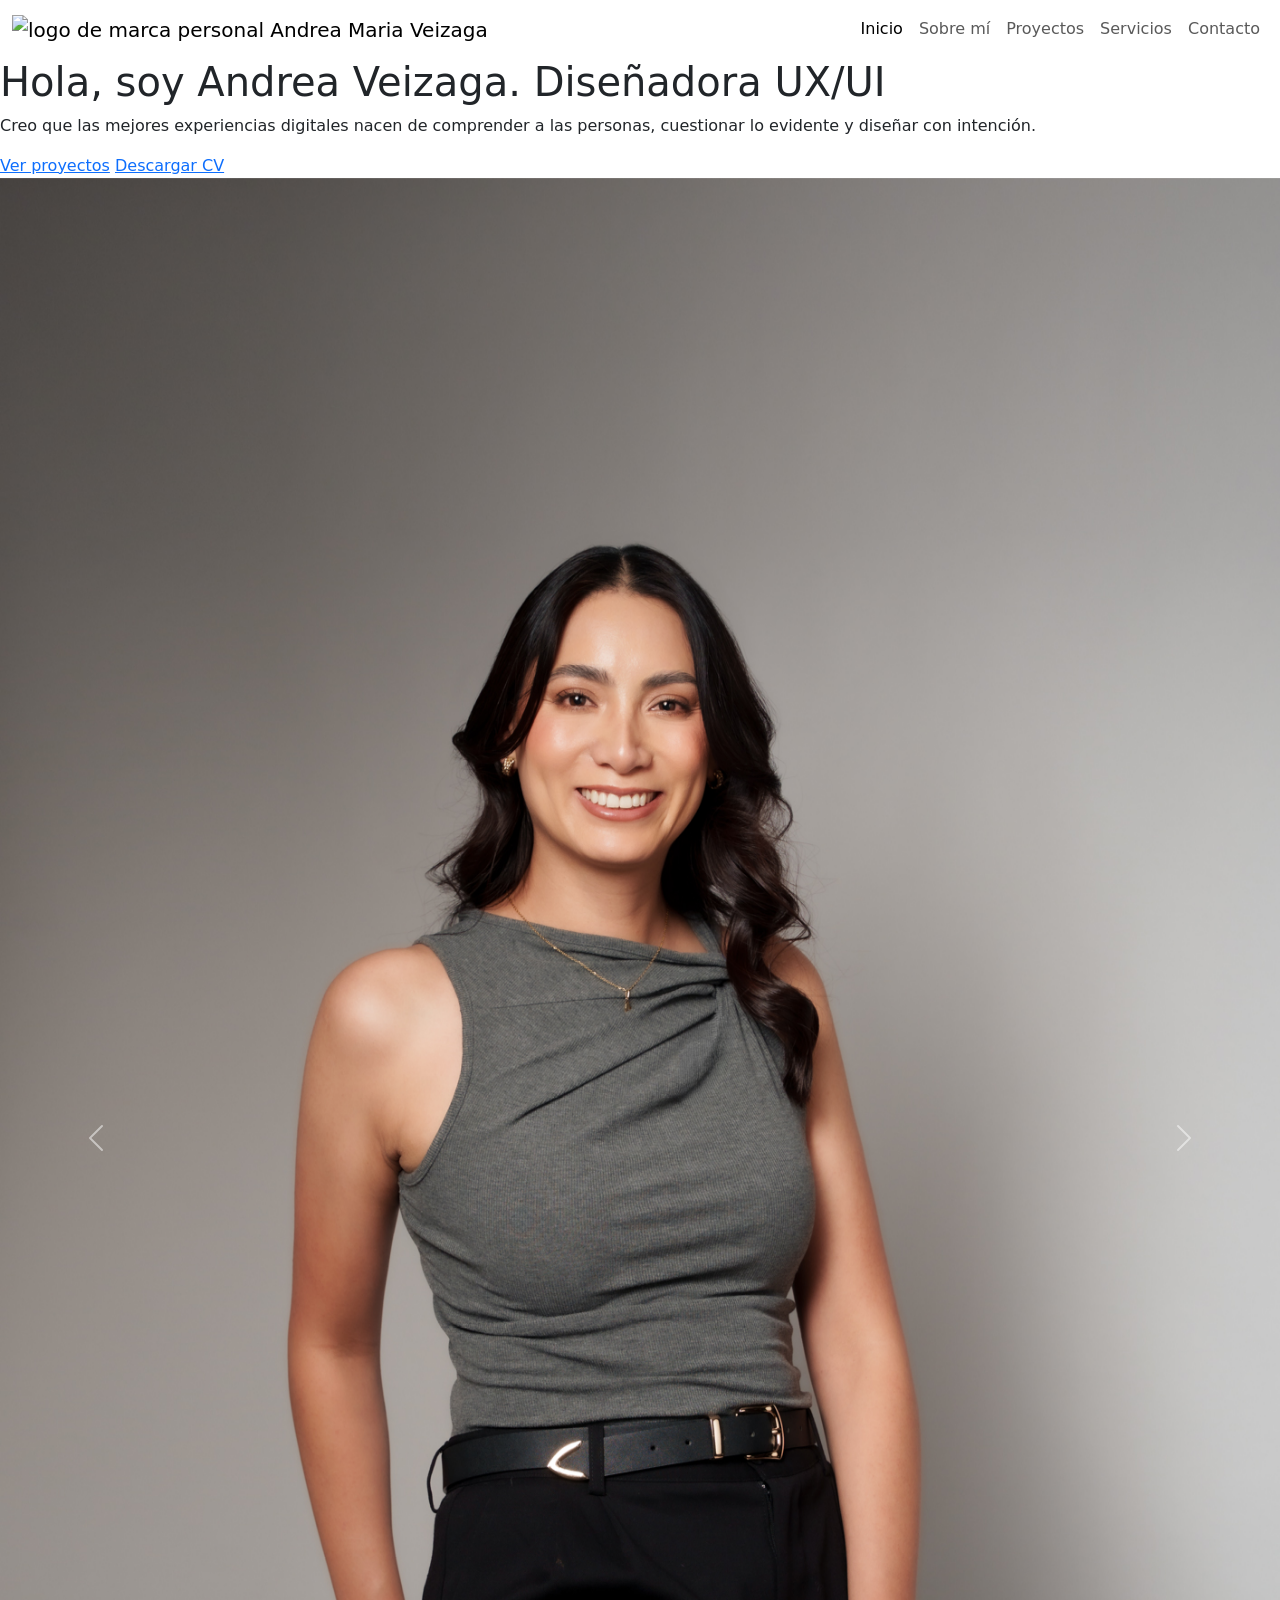
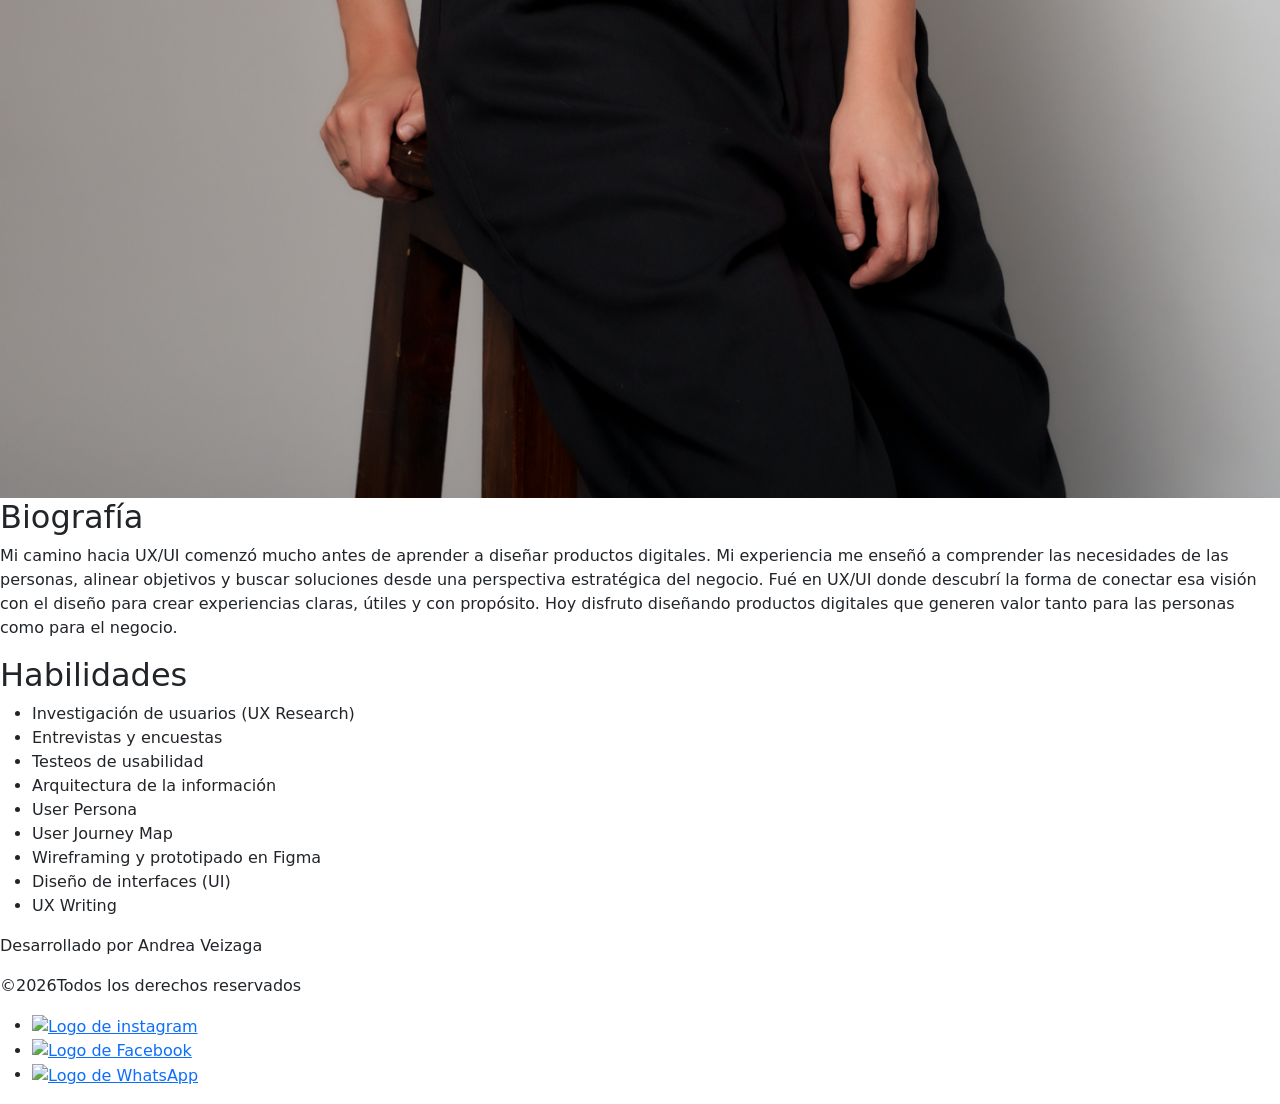
==== index.html @ 61334354 "se elimina carpeta en deshuso style" ====
<!DOCTYPE html>
<html lang="es">

<head>
  <meta charset="UTF-8">
  <meta name="viewport" content="width=device-width, initial-scale=1.0">
  <!-- bootstrap -->
  <link href="https://cdn.jsdelivr.net/npm/bootstrap@5.3.8/dist/css/bootstrap.min.css" rel="stylesheet"
    integrity="sha384-sRIl4kxILFvY47J16cr9ZwB07vP4J8+LH7qKQnuqkuIAvNWLzeN8tE5YBujZqJLB" crossorigin="anonymous">
  <!--  AOS Animate-->
  <link href="https://unpkg.com/aos@2.3.1/dist/aos.css" rel="stylesheet">
  <!-- Animated -->
  <link rel="stylesheet" href="https://cdnjs.cloudflare.com/ajax/libs/animate.css/4.1.1/animate.min.css" />
  <!-- CSS -->
  <link rel="stylesheet" href="./styles/styles.css">
  <!-- SEO -->
  <title>Andrea Veizaga | Diseñadora UX/UI</title>
  <link rel="shortcut icon" href="./archivos/favicon.png" type="image/x-icon">
  <meta name="description" content="Portfolio de Andrea Veizaga, diseñadora UX/UI. Conoce mis proyectos de investigación, UX Writing, diseño de interfaces y prototipado.">
  <meta name="author" content="Andrea Veizaga">
  <meta name="url" content="https://portfolio-andrea-veizaga.vercel.app/">
  <!-- opengrapgs -->
  <meta property="og:title" content="Andrea Veizaga | Diseñadora UX/UI">
  <meta property="og:description" content="Portfolio de Andrea Veizaga, diseñadora UX/UI. Conoce mis proyectos de investigación, UX Writing, diseño de interfaces y prototipado.">
  <meta property="og:type" content="website">
  <meta property="og:url" content="https://portfolio-andrea-veizaga.vercel.app/">
  <meta property="og:image" content="https://raw.githubusercontent.com/andreaveizagatapia-hub/Portfolio-Andrea-Veizaga/refs/heads/main/archivos/logo_princpal.png">
  <meta property="og:locale" content="es_BO">
  <!-- Keywords -->
   <meta name="keywords" content="Andrea Veizaga, diseñadora UX/UI, UX UI Bolivia, diseño UX, diseño UI, UX Research, UX Writing, portfolio UX/UI">
</head>

<body>
  <header>
    <nav class="navbar navbar-expand-lg">
      <div class="container-fluid">
        <a class="navbar-brand" href="#">
          <img class="logo" src="./archivos/logo_princpal.png" alt="logo de marca personal Andrea Maria Veizaga"
            title="logo de Andrea Veizaga">
        </a>
        <button class="navbar-toggler" type="button" data-bs-toggle="collapse" data-bs-target="#navbarNav"
          aria-controls="navbarNav" aria-expanded="false" aria-label="Abrir menú">
          <span class="navbar-toggler-icon"></span>
        </button>
        <div class="collapse navbar-collapse" id="navbarNav">
          <ul class="navbar-nav ms-auto">
            <li class="nav-item">
              <a class="nav-link active" href="#" aria-label="Inicio" title="Inicio">Inicio</a>
            </li>
            <li class="nav-item">
              <a class="nav-link" href="./pages/sobremi.html" aria-label="Sobre mí" title="Sobre mí">Sobre mí</a>
            </li>
            <li class="nav-item">
              <a class="nav-link" href="./pages/proyectos.html" aria-label="Proyectos" title="Proyectos">Proyectos</a>
            </li>
            <li class="nav-item">
              <a class="nav-link" href="./pages/servicios.html" aria-label="Servicios" title="Servicios">Servicios</a>
            </li>
            <li class="nav-item">
              <a class="nav-link" href="./pages/contacto.html" aria-label="Contacto" title="Contacto">Contacto</a>
            </li>
          </ul>
        </div>
      </div>
    </nav>
  </header>
  <main>
    <section class="hero">
      <div class="herotexto">
        <h1>Hola, soy Andrea Veizaga. Diseñadora UX/UI</h1>
        <p>Creo que las mejores experiencias digitales nacen de comprender a las personas, cuestionar lo evidente y
          diseñar con intención. </p>
        <nav>
          <a href="./pages/proyectos.html">Ver proyectos</a>
          <a href="./archivos/cv.pdf" download="">Descargar CV</a>
        </nav>
      </div>
      <!-- carrusel -->
      <div id="carouselExampleInterval" class="carousel slide fotohero" data-bs-ride="carousel">
        <div class="carousel-inner">
          <div class="carousel-item active" data-bs-interval="5000">
            <img src="./archivos/Fotos/fotoinicio.jpg" class="d-block w-100 fotoinicio"
              alt="fotografía de Andrea Veizaga de costado" title="Fotografía Andrea Veizaga">
          </div>
          <div class="carousel-item" data-bs-interval="5000">
            <img src="./archivos/Fotos/fotoinicio1.jpg" class="d-block w-100 fotoinicio"
              alt="fotografía de Andrea Veizaga sentada" title="Fotografía Andrea Veizaga"> 
          </div>
          <div class="carousel-item" data-bs-interval="5000">
            <img src="./archivos/Fotos/fotoinicio2.jpg" class="d-block w-100 fotoinicio"
              alt="fotografía de Andrea Veizaga con una computadora" title="Fotografía Andrea Veizaga">
          </div>
        </div>
        <button class="carousel-control-prev" type="button" data-bs-target="#carouselExampleInterval"
          data-bs-slide="prev">
          <span class="carousel-control-prev-icon" aria-hidden="true"></span>
          <span class="visually-hidden">Anterior</span>
        </button>
        <button class="carousel-control-next" type="button" data-bs-target="#carouselExampleInterval"
          data-bs-slide="next">
          <span class="carousel-control-next-icon" aria-hidden="true"></span>
          <span class="visually-hidden">Siguiente</span>
        </button>
      </div>
    </section>
    <section>
      <article class="biografia" data-aos="fade-up" data-aos-duration="2000">
        <h2>Biografía</h2>
        <p class="textobio">
          Mi camino hacia UX/UI comenzó mucho antes de aprender a diseñar productos digitales. Mi experiencia me enseñó
          a comprender las necesidades de las personas, alinear objetivos y buscar soluciones desde una perspectiva
          estratégica del negocio.
          Fué en UX/UI donde descubrí la forma de conectar esa visión con el diseño para crear experiencias claras,
          útiles y con propósito. Hoy disfruto diseñando productos digitales que generen valor tanto para las personas
          como para el negocio.
        </p>
      </article>
    </section>
    <section class="habilidades">
      <article>
        <h2>Habilidades</h2>
      </article>
      <article>
        <ul class="lista_habilidades">
          <li data-aos="fade-up" data-aos-anchor-placement="bottom-bottom">Investigación de usuarios (UX Research)</li>
          <li data-aos="fade-up" data-aos-anchor-placement="bottom-bottom">Entrevistas y encuestas</li>
          <li data-aos="fade-up" data-aos-anchor-placement="bottom-bottom"> Testeos de usabilidad</li>
          <li data-aos="fade-up" data-aos-anchor-placement="bottom-bottom">Arquitectura de la información</li>
          <li data-aos="fade-up" data-aos-anchor-placement="bottom-bottom">User Persona</li>
          <li data-aos="fade-up" data-aos-anchor-placement="bottom-bottom">User Journey Map</li>
          <li data-aos="fade-up" data-aos-anchor-placement="bottom-bottom">Wireframing y prototipado en Figma</li>
          <li data-aos="fade-up" data-aos-anchor-placement="bottom-bottom">Diseño de interfaces (UI)</li>
          <li data-aos="fade-up" data-aos-anchor-placement="bottom-bottom">UX Writing</li>
        </ul>
      </article>
    </section>
  </main>
  <footer>
    <p>Desarrollado por Andrea Veizaga</p>
    <p>&copy;<span id="year"></span>Todos los derechos reservados</p>
    <nav class="footernav">
      <ul class="rss">
        <li>
          <a href="https://www.instagram.com/andreamaria.vt/" target="_blank" title="Instagram" aria-label="Instagram">
            <img class="logo_rss" src="./archivos/logos/instagram.png" alt="Logo de instagram"
              title="logo de instagram">
          </a>
        </li>
        <li>
          <a href="https://www.facebook.com/andrea.veizagatapia" target="_blank" title="Facebook" aria-label="Facebook">
            <img class="logo_rss" src="./archivos/logos/facebook.png" alt="Logo de Facebook" title="logo de Facebook">
          </a>
        </li>
        <li>
          <a href="https://wa.me/+59176989090" target="_blank" title="WhatsApp" aria-label="WhatsApp">
            <img class="logo_ws" src="./archivos/logos/whatsapp.png" alt="Logo de WhatsApp" title="logo de WhatsApp">
          </a>
        </li>
      </ul>
    </nav>
  </footer>
  <script>
    document.getElementById('year').textContent = new Date().getFullYear();
  </script>
  <!-- Bootstrap -->
  <script src="https://cdn.jsdelivr.net/npm/bootstrap@5.3.8/dist/js/bootstrap.bundle.min.js"
    integrity="sha384-FKyoEForCGlyvwx9Hj09JcYn3nv7wiPVlz7YYwJrWVcXK/BmnVDxM+D2scQbITxI"
    crossorigin="anonymous"></script>
  <!-- AOS Animated -->
   <script src="https://unpkg.com/aos@2.3.1/dist/aos.js"></script>
   <script>
    AOS.init();
   </script>
</body>

</html>
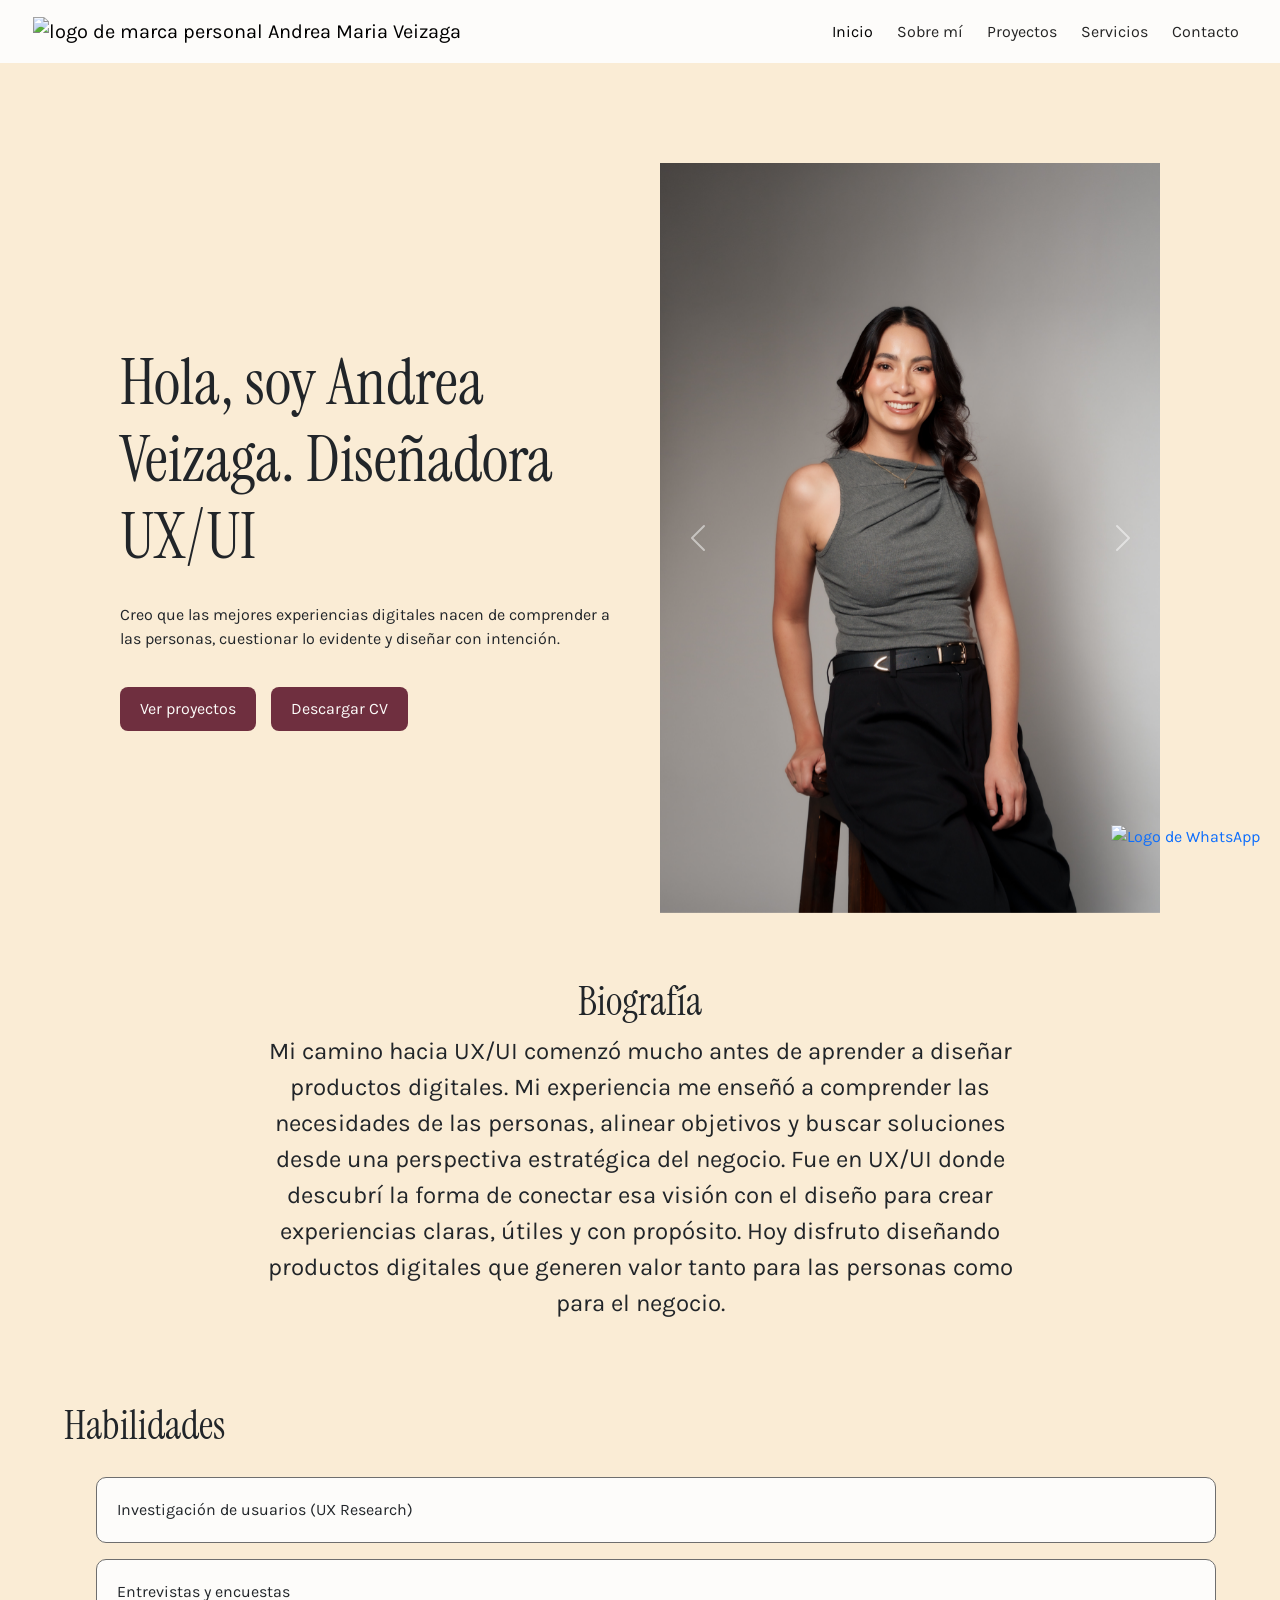
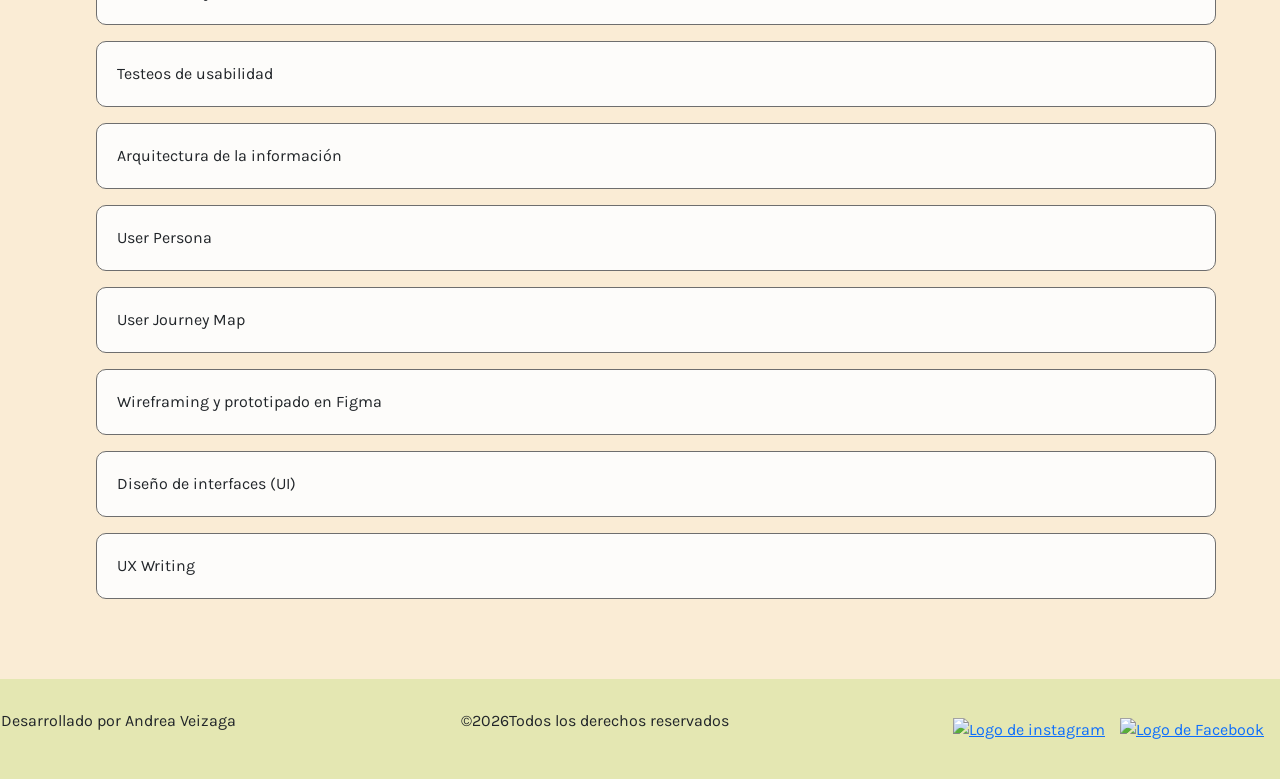
==== commit c5f15c7b: "correcciones" ====
--- a/index.html
+++ b/index.html
@@ -34,7 +34,7 @@
   <header>
     <nav class="navbar navbar-expand-lg">
       <div class="container-fluid">
-        <a class="navbar-brand" href="#">
+        <a class="navbar-brand" href="./index.html">
           <img class="logo" src="./archivos/logo_princpal.png" alt="logo de marca personal Andrea Maria Veizaga"
             title="logo de Andrea Veizaga">
         </a>
@@ -110,7 +110,7 @@
           Mi camino hacia UX/UI comenzó mucho antes de aprender a diseñar productos digitales. Mi experiencia me enseñó
           a comprender las necesidades de las personas, alinear objetivos y buscar soluciones desde una perspectiva
           estratégica del negocio.
-          Fué en UX/UI donde descubrí la forma de conectar esa visión con el diseño para crear experiencias claras,
+          Fue en UX/UI donde descubrí la forma de conectar esa visión con el diseño para crear experiencias claras,
           útiles y con propósito. Hoy disfruto diseñando productos digitales que generen valor tanto para las personas
           como para el negocio.
         </p>
--- a/styles/styles.css
+++ b/styles/styles.css
@@ -0,0 +1,688 @@
+@import url("https://fonts.googleapis.com/css2?family=Instrument+Serif:ital@0;1&family=Karla:ital,wght@0,200..800;1,200..800&display=swap");
+* {
+  margin: 0;
+  padding: 0;
+  box-sizing: border-box;
+}
+
+body {
+  background-color: #FAECD5;
+}
+
+footer {
+  background-color: #E4E7B2;
+}
+
+header {
+  background-color: #FDFCFA;
+}
+
+.servicios .lista_serv li, .mis_proyectos .un_proyecto, .mis_proyectos .un_proyecto .fotoproyecto, .sobre_mi .presentacion figure .fotosobremi, .hero .fotohero .fotoinicio {
+  width: 100%;
+  height: auto;
+}
+
+body {
+  font-family: "Karla", sans-serif;
+}
+body h1,
+body h2,
+body h3,
+body h4,
+body h5,
+body h6 {
+  font-family: "Instrument Serif", serif;
+}
+body h1 {
+  font-size: 3rem;
+  font-weight: 400;
+}
+@media (min-width: 1024px) {
+  body h1 {
+    font-size: 4rem;
+  }
+}
+body h2 {
+  font-size: 2.25rem;
+  font-weight: 400;
+}
+@media (min-width: 1024px) {
+  body h2 {
+    font-size: 2.5rem;
+  }
+}
+body h3 {
+  font-size: 1.75rem;
+  font-weight: 400;
+}
+body p {
+  font-size: 1rem;
+  font-weight: 400;
+}
+
+header {
+  position: sticky;
+  z-index: 1;
+  top: 0;
+  background-color: #FDFCFA;
+}
+header .navbar {
+  padding: 10px 20px;
+}
+header .logo {
+  width: 184px;
+  height: 36px;
+}
+header .navbar-nav {
+  gap: 8px;
+}
+header .nav-link {
+  font-family: "Karla", sans-serif;
+  text-decoration: none;
+  color: #242424;
+  padding: 5px 2px;
+  transition: 0.3s;
+}
+header .nav-link:hover, header .nav-link:focus, header .nav-link:active {
+  color: #6F2F3F;
+}
+@media (min-width: 1024px) {
+  header {
+    padding: 1px;
+    flex-direction: row;
+    justify-content: space-between;
+    gap: 0px;
+  }
+}
+header nav ul li {
+  list-style: none;
+}
+@media (min-width: 1024px) {
+  header nav ul {
+    gap: 15px;
+  }
+}
+
+footer {
+  padding: 20px;
+  display: flex;
+  flex-direction: column;
+  flex-wrap: nowrap;
+  justify-content: flex-start;
+  align-items: center;
+  gap: 15px;
+  background-color: #E4E7B2;
+}
+footer .footernav .rss {
+  display: flex;
+  gap: 15px;
+  padding: 0px;
+  margin: 0px;
+}
+footer .footernav .rss li {
+  list-style: none;
+}
+footer .footernav .rss li a .logo_rss {
+  height: 5vh;
+  width: auto;
+}
+footer .footernav .rss li a .logo_ws {
+  position: fixed;
+  bottom: 30px;
+  right: 20px;
+  height: 5vh;
+  width: auto;
+}
+@media (min-width: 1024px) {
+  footer {
+    padding: 1px;
+    height: 100px;
+    flex-direction: row;
+    justify-content: space-between;
+  }
+}
+
+.hero {
+  padding: 40px 24px;
+  display: grid;
+  grid-template-columns: 1fr;
+  grid-template-areas: "herotexto" "fotohero";
+  gap: 40px;
+}
+.hero .herotexto {
+  grid-area: herotexto;
+  display: flex;
+  flex-direction: column;
+  flex-wrap: nowrap;
+  justify-content: start;
+  align-items: stretch;
+  gap: 20px;
+}
+.hero .herotexto nav {
+  display: flex;
+  flex-direction: row;
+  flex-wrap: wrap;
+  justify-content: flex-start;
+  align-items: stretch;
+  gap: 15px;
+}
+.hero .herotexto nav a {
+  background-color: #6F2F3F;
+  color: #FDFCFA;
+  text-decoration: none;
+  padding: 10px 20px;
+  border-radius: 8px;
+  transition: 0.3s;
+}
+.hero .herotexto nav a:hover {
+  background-color: #FDFCFA;
+  color: #6F2F3F;
+}
+.hero .herotexto nav a:focus {
+  background-color: #E4E7B2;
+  color: #242424;
+}
+.hero .herotexto nav a:active {
+  background-color: #242424;
+  color: #FDFCFA;
+}
+.hero .fotohero {
+  grid-area: fotohero;
+  width: 100%;
+}
+@media (min-width: 1024px) {
+  .hero {
+    padding: 100px 120px 64px;
+    grid-template-columns: repeat(2, 1fr);
+    grid-template-areas: "herotexto fotohero";
+    gap: 40px;
+    align-items: center;
+  }
+}
+
+.biografia {
+  text-align: center;
+  padding-bottom: 40px;
+}
+@media (min-width: 1024px) {
+  .biografia {
+    padding-bottom: 64px;
+  }
+}
+.biografia .textobio {
+  margin-left: 0;
+  margin-right: 0;
+  font-size: 1rem;
+}
+@media (min-width: 1024px) {
+  .biografia .textobio {
+    margin-left: 250px;
+    margin-right: 250px;
+    font-size: 1.5rem;
+  }
+}
+
+.habilidades {
+  margin-left: 24px;
+  margin-right: 24px;
+  margin-bottom: 64px;
+  display: flex;
+  flex-direction: column;
+  flex-wrap: nowrap;
+  justify-content: start;
+  align-items: stretch;
+  gap: 20px;
+}
+@media (min-width: 1024px) {
+  .habilidades {
+    margin-left: 64px;
+    margin-right: 0px;
+  }
+}
+.habilidades .lista_habilidades {
+  display: flex;
+  flex-direction: column;
+  flex-wrap: nowrap;
+  justify-content: start;
+  align-items: stretch;
+  gap: 16px;
+  list-style: none;
+}
+.habilidades .lista_habilidades li {
+  background-color: #FDFCFA;
+  border: 1px solid #6E6E6E;
+  border-radius: 10px;
+  padding: 20px 20px;
+  margin-right: 0px;
+}
+@media (min-width: 1024px) {
+  .habilidades .lista_habilidades {
+    margin-right: 64px;
+  }
+}
+
+.sobre_mi {
+  display: grid;
+  grid-template-columns: 1fr;
+  gap: 40px;
+  margin: 32px 20px;
+}
+@media (min-width: 1024px) {
+  .sobre_mi {
+    grid-template-columns: repeat(2, 1fr);
+    gap: 64px;
+    margin: 64px;
+  }
+}
+.sobre_mi .presentacion {
+  display: flex;
+  flex-direction: column;
+  flex-wrap: nowrap;
+  justify-content: start;
+  align-items: stretch;
+  gap: 20px;
+}
+@media (min-width: 1024px) {
+  .sobre_mi .presentacion figure .fotosobremi {
+    width: 629px;
+    height: 944px;
+  }
+}
+.sobre_mi .informacion {
+  padding-left: 0px;
+  margin: 0px;
+  display: flex;
+  flex-direction: column;
+  flex-wrap: nowrap;
+  justify-content: start;
+  align-items: stretch;
+  gap: 40px;
+}
+@media (min-width: 1024px) {
+  .sobre_mi .informacion {
+    padding: 90px 200px 0px 0px;
+    gap: 64px;
+  }
+}
+.sobre_mi .informacion ul {
+  padding-left: 0px;
+  display: flex;
+  flex-direction: column;
+  flex-wrap: nowrap;
+  justify-content: start;
+  align-items: stretch;
+  gap: 40px;
+}
+@media (min-width: 1024px) {
+  .sobre_mi .informacion ul {
+    gap: 64px;
+  }
+}
+.sobre_mi .informacion ul li {
+  list-style: none;
+}
+
+.formacion {
+  margin: 64px 20px;
+  display: flex;
+  flex-direction: column;
+  flex-wrap: nowrap;
+  justify-content: start;
+  align-items: stretch;
+  gap: 32px;
+}
+@media (min-width: 1024px) {
+  .formacion {
+    margin: 64px;
+    display: flex;
+    flex-direction: row;
+    flex-wrap: nowrap;
+    justify-content: start;
+    align-items: stretch;
+    gap: 150px;
+  }
+}
+.formacion .lista_formacion {
+  list-style: none;
+  display: flex;
+  flex-direction: column;
+  flex-wrap: nowrap;
+  justify-content: start;
+  align-items: stretch;
+  gap: 32px;
+}
+.formacion .lista_formacion li {
+  border-bottom: 1px solid #6E6E6E;
+}
+
+.experiencia {
+  margin: 64px 20px;
+  display: flex;
+  flex-direction: column;
+  flex-wrap: nowrap;
+  justify-content: start;
+  align-items: stretch;
+  gap: 32px;
+}
+@media (min-width: 1024px) {
+  .experiencia {
+    margin: 96px 64px 64px 64px;
+    display: flex;
+    flex-direction: row;
+    flex-wrap: nowrap;
+    justify-content: start;
+    align-items: stretch;
+    gap: 150px;
+  }
+}
+.experiencia .lista_experiencia {
+  list-style: none;
+  display: flex;
+  flex-direction: column;
+  flex-wrap: nowrap;
+  justify-content: start;
+  align-items: stretch;
+  gap: 32px;
+}
+.experiencia .lista_experiencia li {
+  border-bottom: 1px solid #6E6E6E;
+  padding-bottom: 20px;
+}
+
+.herramientas {
+  margin: 64px 20px;
+}
+@media (min-width: 1024px) {
+  .herramientas {
+    margin: 64px;
+  }
+}
+.herramientas .lista_herramientas {
+  list-style: none;
+  margin-top: 32px;
+  display: grid;
+  grid-template-columns: repeat(2, 1fr);
+  gap: 20px;
+}
+.herramientas .lista_herramientas li {
+  background-color: #FDFCFA;
+  border: 1px solid #6E6E6E;
+  border-radius: 10px;
+  width: 100%;
+  height: 70px;
+  display: flex;
+  flex-direction: row;
+  flex-wrap: nowrap;
+  justify-content: center;
+  align-items: center;
+  gap: 0px;
+}
+@media (min-width: 1024px) {
+  .herramientas .lista_herramientas {
+    margin-top: 64px;
+    grid-template-columns: repeat(4, 1fr);
+    gap: 40px;
+  }
+}
+
+.mis_podcast {
+  margin: 64px 20px;
+}
+@media (min-width: 1024px) {
+  .mis_podcast {
+    margin: 64px;
+  }
+}
+
+.proyectos {
+  margin: 32px 20px;
+}
+@media (min-width: 1024px) {
+  .proyectos {
+    margin: 64px;
+  }
+}
+.proyectos .texto_proyectos {
+  padding-right: 0px;
+}
+@media (min-width: 1024px) {
+  .proyectos .texto_proyectos {
+    padding-right: 600px;
+  }
+}
+
+.mis_proyectos {
+  margin: 32px 20px;
+  display: grid;
+  grid-template-columns: 1fr;
+  gap: 20px;
+}
+@media (min-width: 1024px) {
+  .mis_proyectos {
+    margin: 64px;
+    grid-template-columns: repeat(2, 1fr);
+  }
+}
+.mis_proyectos .un_proyecto {
+  border-radius: 20px;
+  background-color: #FDFCFA;
+  text-decoration: none;
+  color: #242424;
+  transition: 0.3s;
+}
+.mis_proyectos .un_proyecto:hover {
+  background-color: #E4E7B2;
+}
+.mis_proyectos .un_proyecto:focus {
+  background-color: #E4E7B2;
+}
+.mis_proyectos .un_proyecto:active {
+  background-color: #6F2F3F;
+  color: #FDFCFA;
+}
+.mis_proyectos .un_proyecto .fotoproyecto {
+  border-radius: 20px;
+}
+.mis_proyectos .un_proyecto .titulo_proy {
+  padding: 0px 20px 20px 20px;
+}
+
+.titulo_serv {
+  margin: 40px 20px;
+  padding-right: 0px;
+}
+@media (min-width: 1024px) {
+  .titulo_serv {
+    margin: 64px;
+    padding-right: 700px;
+  }
+}
+
+.servicios {
+  margin: 40px 20px;
+}
+@media (min-width: 1024px) {
+  .servicios {
+    margin: 64px;
+  }
+}
+.servicios .h2_serv {
+  text-align: center;
+  margin-bottom: 40px;
+}
+@media (min-width: 1024px) {
+  .servicios .h2_serv {
+    margin-bottom: 64px;
+  }
+}
+.servicios .lista_serv {
+  list-style: none;
+  padding: 0px;
+  display: flex;
+  flex-direction: row;
+  flex-wrap: wrap;
+  justify-content: center;
+  align-items: stretch;
+  gap: 20px;
+}
+@media (min-width: 1024px) {
+  .servicios .lista_serv {
+    gap: 40px;
+  }
+}
+.servicios .lista_serv li {
+  text-align: center;
+  min-height: 220px;
+  padding: 30px 20px;
+  background-color: #FDFCFA;
+  border: #6E6E6E solid 1px;
+  border-radius: 10px;
+}
+@media (min-width: 1024px) {
+  .servicios .lista_serv li {
+    width: 480px;
+    height: 250px;
+    padding: 30px;
+  }
+}
+
+.icono-servicio {
+  font-size: 2rem;
+  margin-bottom: 15px;
+}
+
+.proceso {
+  margin: 40px 20px;
+}
+@media (min-width: 1024px) {
+  .proceso {
+    margin: 64px;
+  }
+}
+.proceso .carousel-caption {
+  color: #242424;
+}
+
+.contacto {
+  display: grid;
+  grid-template-columns: 1fr;
+  gap: 40px;
+  margin: 32px 20px;
+}
+@media (min-width: 1024px) {
+  .contacto {
+    grid-template-columns: repeat(2, 1fr);
+    gap: 64px;
+    margin: 64px;
+  }
+}
+.contacto .info_contacto {
+  padding-right: 0px;
+}
+.contacto .info_contacto ul {
+  padding: 20px 0px;
+  list-style: none;
+}
+@media (min-width: 1024px) {
+  .contacto .info_contacto ul {
+    padding: 20px 20px 20px 0px;
+  }
+}
+.contacto .info_contacto .logo_rss {
+  height: 5vh;
+  width: auto;
+}
+.contacto .datos {
+  display: flex;
+  flex-direction: column;
+  flex-wrap: nowrap;
+  justify-content: start;
+  align-items: stretch;
+  gap: 10px;
+}
+.contacto .datos li {
+  margin: 0px;
+  padding: 12px 0px;
+}
+@media (min-width: 1024px) {
+  .contacto .datos li {
+    margin: 0px 0px 20px 0px;
+    padding: 12px;
+  }
+}
+@media (min-width: 1024px) {
+  .contacto .datos {
+    gap: 0px;
+  }
+}
+.contacto .formulario {
+  width: 100%;
+  padding: 24px;
+  background-color: #E4E7B2;
+  border-radius: 20px;
+}
+@media (min-width: 1024px) {
+  .contacto .formulario {
+    padding: 30px;
+  }
+}
+.contacto .formulario .fila_form {
+  display: flex;
+  flex-direction: column;
+  flex-wrap: nowrap;
+  justify-content: start;
+  align-items: stretch;
+  gap: 20px;
+}
+.contacto .formulario .fila_form div {
+  width: 100%;
+}
+@media (min-width: 1024px) {
+  .contacto .formulario .fila_form {
+    flex-direction: row;
+    gap: 20px;
+  }
+  .contacto .formulario .fila_form div {
+    width: 50%;
+  }
+}
+.contacto .formulario div {
+  margin-bottom: 10px;
+}
+.contacto .formulario div label {
+  display: block;
+  font-size: 14px;
+  margin-bottom: 8px;
+}
+.contacto .formulario div .campo_form {
+  width: 100%;
+}
+.contacto .formulario div .boton_formulario {
+  background-color: #6F2F3F;
+  color: #FDFCFA;
+  border: 2px solid #6F2F3F;
+  padding: 10px 20px;
+  border-radius: 8px;
+  transition: 0.3s;
+}
+.contacto .formulario div .boton_formulario:hover {
+  background-color: #FDFCFA;
+  color: #6F2F3F;
+}
+.contacto .formulario div .boton_formulario:focus {
+  background-color: #E4E7B2;
+  color: #242424;
+}
+.contacto .formulario div .boton_formulario:active {
+  background-color: #242424;
+  color: #FDFCFA;
+}
+.contacto .formulario div:last-child {
+  display: flex;
+  gap: 15px;
+}
+.contacto .formulario textarea {
+  height: 280px;
+}
+
+/*# sourceMappingURL=styles.css.map */
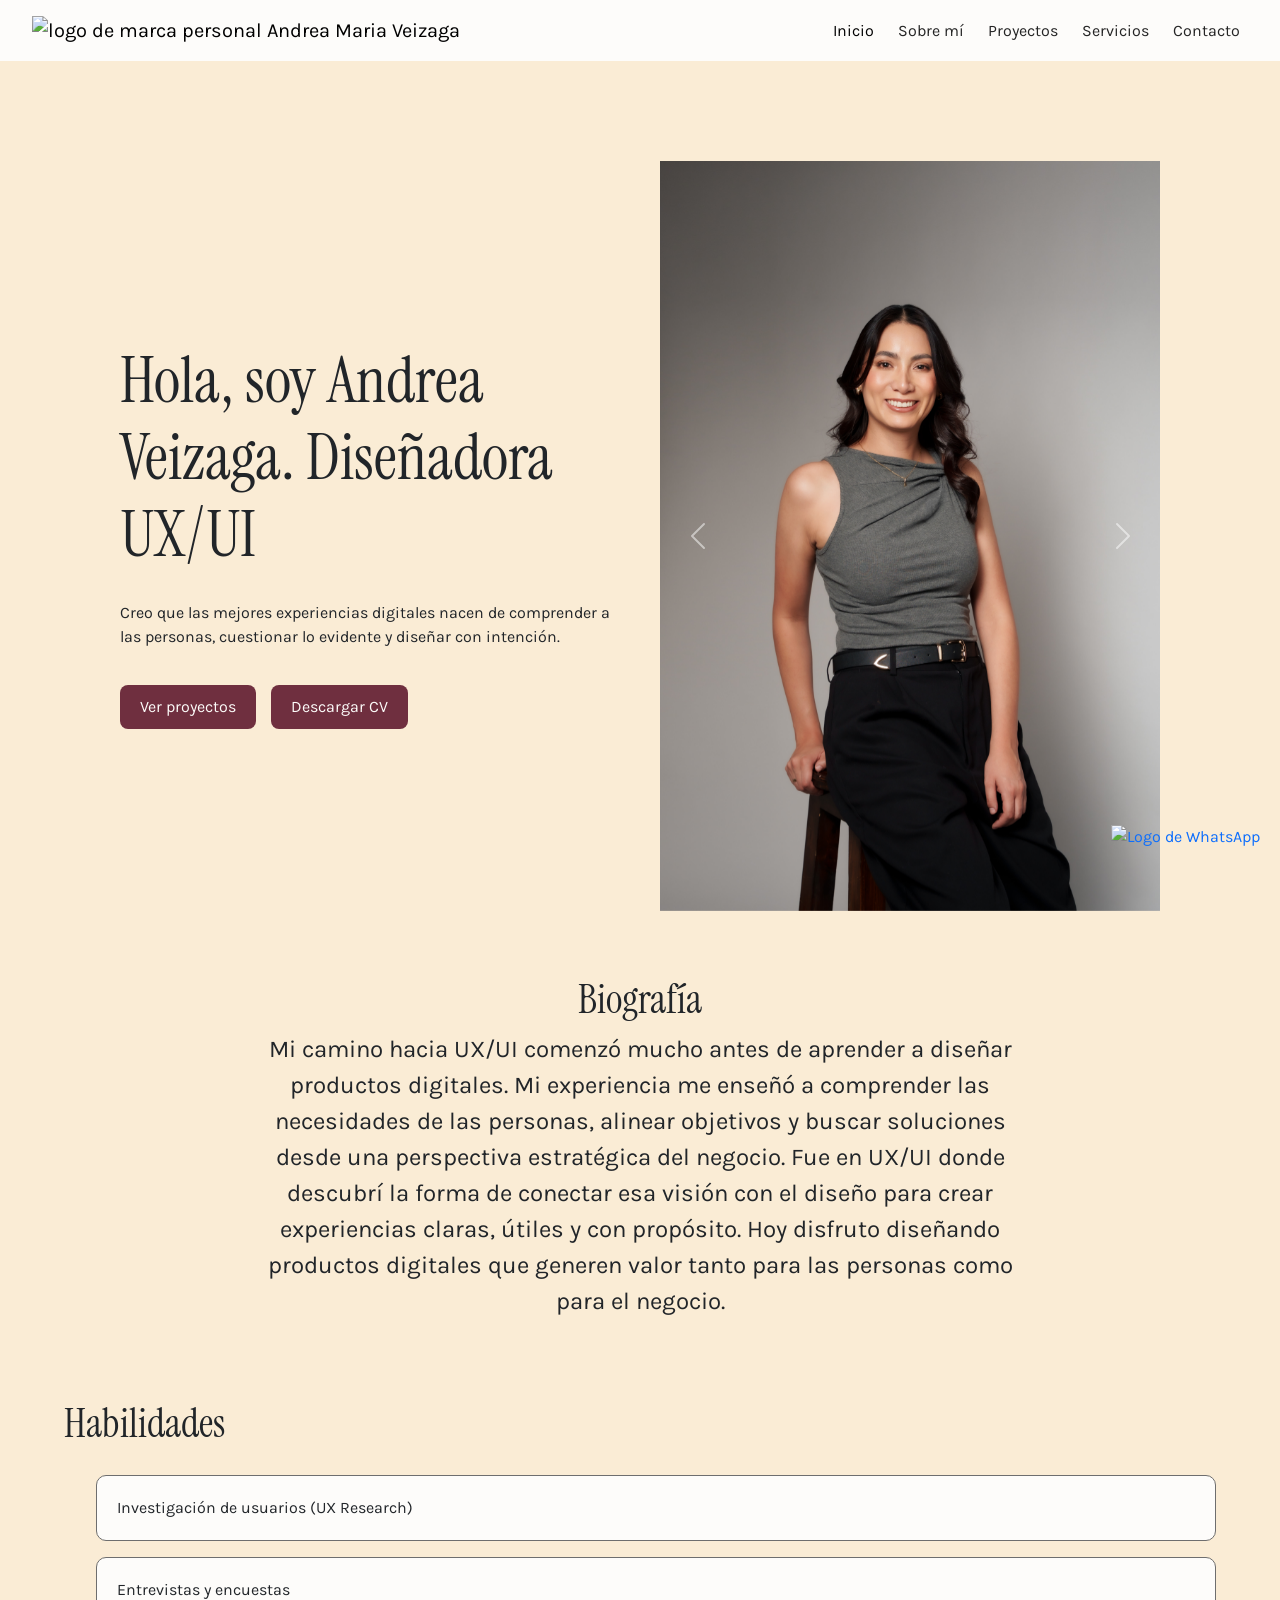
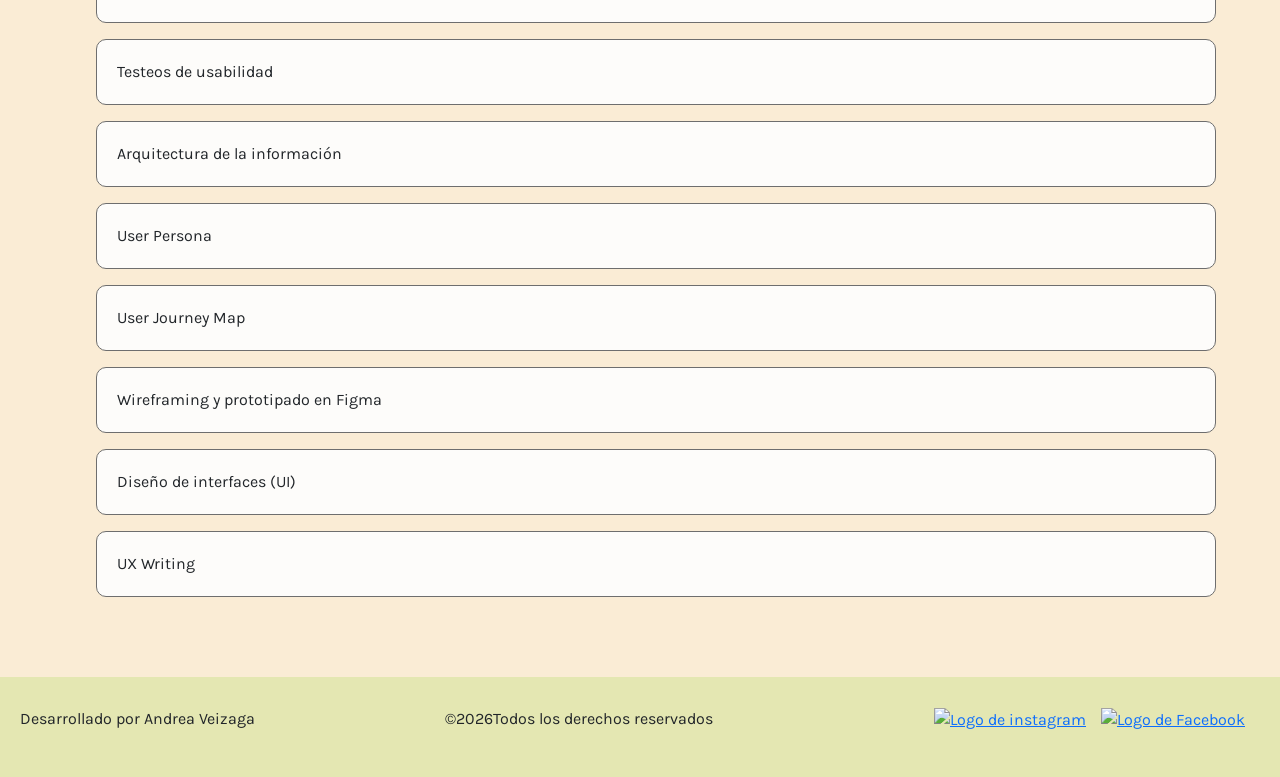
==== commit 0198e6f4: "correcciones animaciones" ====
--- a/index.html
+++ b/index.html
@@ -9,8 +9,6 @@
     integrity="sha384-sRIl4kxILFvY47J16cr9ZwB07vP4J8+LH7qKQnuqkuIAvNWLzeN8tE5YBujZqJLB" crossorigin="anonymous">
   <!--  AOS Animate-->
   <link href="https://unpkg.com/aos@2.3.1/dist/aos.css" rel="stylesheet">
-  <!-- Animated -->
-  <link rel="stylesheet" href="https://cdnjs.cloudflare.com/ajax/libs/animate.css/4.1.1/animate.min.css" />
   <!-- CSS -->
   <link rel="stylesheet" href="./styles/styles.css">
   <!-- SEO -->
--- a/styles/styles.css
+++ b/styles/styles.css
@@ -17,45 +17,50 @@
   background-color: #FDFCFA;
 }
 
-.servicios .lista_serv li, .mis_proyectos .un_proyecto, .mis_proyectos .un_proyecto .fotoproyecto, .sobre_mi .presentacion figure .fotosobremi, .hero .fotohero .fotoinicio {
-  width: 100%;
-  height: auto;
-}
-
 body {
   font-family: "Karla", sans-serif;
 }
-body h1,
-body h2,
-body h3,
-body h4,
-body h5,
-body h6 {
+
+h1,
+h2,
+h3,
+h4,
+h5,
+h6 {
   font-family: "Instrument Serif", serif;
 }
-body h1 {
+
+h1 {
   font-size: 3rem;
   font-weight: 400;
 }
-@media (min-width: 1024px) {
-  body h1 {
+@media (min-width: 768px) {
+  h1 {
+    font-size: 3.5rem;
+  }
+}
+@media (min-width: 1024px) {
+  h1 {
     font-size: 4rem;
   }
 }
-body h2 {
+
+h2 {
   font-size: 2.25rem;
   font-weight: 400;
 }
 @media (min-width: 1024px) {
-  body h2 {
+  h2 {
     font-size: 2.5rem;
   }
 }
-body h3 {
+
+h3 {
   font-size: 1.75rem;
   font-weight: 400;
 }
-body p {
+
+p {
   font-size: 1rem;
   font-weight: 400;
 }
@@ -86,14 +91,6 @@
 header .nav-link:hover, header .nav-link:focus, header .nav-link:active {
   color: #6F2F3F;
 }
-@media (min-width: 1024px) {
-  header {
-    padding: 1px;
-    flex-direction: row;
-    justify-content: space-between;
-    gap: 0px;
-  }
-}
 header nav ul li {
   list-style: none;
 }
@@ -116,8 +113,6 @@
 footer .footernav .rss {
   display: flex;
   gap: 15px;
-  padding: 0px;
-  margin: 0px;
 }
 footer .footernav .rss li {
   list-style: none;
@@ -135,7 +130,6 @@
 }
 @media (min-width: 1024px) {
   footer {
-    padding: 1px;
     height: 100px;
     flex-direction: row;
     justify-content: space-between;
@@ -190,6 +184,15 @@
   grid-area: fotohero;
   width: 100%;
 }
+.hero .fotohero .fotoinicio {
+  width: 100%;
+  height: auto;
+}
+@media (min-width: 768px) {
+  .hero {
+    padding: 64px 48px;
+  }
+}
 @media (min-width: 1024px) {
   .hero {
     padding: 100px 120px 64px;
@@ -261,6 +264,20 @@
   }
 }
 
+.experiencia .lista_experiencia, .formacion .lista_formacion {
+  list-style: none;
+  display: flex;
+  flex-direction: column;
+  flex-wrap: nowrap;
+  justify-content: start;
+  align-items: stretch;
+  gap: 32px;
+}
+.experiencia .lista_experiencia li, .formacion .lista_formacion li {
+  border-bottom: 1px solid #6E6E6E;
+  padding-bottom: 20px;
+}
+
 .sobre_mi {
   display: grid;
   grid-template-columns: 1fr;
@@ -282,10 +299,13 @@
   align-items: stretch;
   gap: 20px;
 }
+.sobre_mi .presentacion figure .fotosobremi {
+  width: 100%;
+  height: auto;
+}
 @media (min-width: 1024px) {
   .sobre_mi .presentacion figure .fotosobremi {
-    width: 629px;
-    height: 944px;
+    max-width: 629px;
   }
 }
 .sobre_mi .informacion {
@@ -342,19 +362,6 @@
     gap: 150px;
   }
 }
-.formacion .lista_formacion {
-  list-style: none;
-  display: flex;
-  flex-direction: column;
-  flex-wrap: nowrap;
-  justify-content: start;
-  align-items: stretch;
-  gap: 32px;
-}
-.formacion .lista_formacion li {
-  border-bottom: 1px solid #6E6E6E;
-}
-
 .experiencia {
   margin: 64px 20px;
   display: flex;
@@ -375,20 +382,6 @@
     gap: 150px;
   }
 }
-.experiencia .lista_experiencia {
-  list-style: none;
-  display: flex;
-  flex-direction: column;
-  flex-wrap: nowrap;
-  justify-content: start;
-  align-items: stretch;
-  gap: 32px;
-}
-.experiencia .lista_experiencia li {
-  border-bottom: 1px solid #6E6E6E;
-  padding-bottom: 20px;
-}
-
 .herramientas {
   margin: 64px 20px;
 }
@@ -417,6 +410,11 @@
   align-items: center;
   gap: 0px;
 }
+@media (min-width: 768px) {
+  .herramientas .lista_herramientas {
+    grid-template-columns: repeat(3, 1fr);
+  }
+}
 @media (min-width: 1024px) {
   .herramientas .lista_herramientas {
     margin-top: 64px;
@@ -443,12 +441,7 @@
   }
 }
 .proyectos .texto_proyectos {
-  padding-right: 0px;
-}
-@media (min-width: 1024px) {
-  .proyectos .texto_proyectos {
-    padding-right: 600px;
-  }
+  max-width: 600px;
 }
 
 .mis_proyectos {
@@ -457,13 +450,21 @@
   grid-template-columns: 1fr;
   gap: 20px;
 }
-@media (min-width: 1024px) {
+@media (min-width: 768px) {
   .mis_proyectos {
-    margin: 64px;
+    margin: 40px;
     grid-template-columns: repeat(2, 1fr);
   }
 }
+@media (min-width: 1024px) {
+  .mis_proyectos {
+    margin: 64px;
+    grid-template-columns: repeat(2, 1fr);
+  }
+}
 .mis_proyectos .un_proyecto {
+  width: 100%;
+  height: auto;
   border-radius: 20px;
   background-color: #FDFCFA;
   text-decoration: none;
@@ -481,6 +482,8 @@
   color: #FDFCFA;
 }
 .mis_proyectos .un_proyecto .fotoproyecto {
+  width: 100%;
+  height: auto;
   border-radius: 20px;
 }
 .mis_proyectos .un_proyecto .titulo_proy {
@@ -489,12 +492,12 @@
 
 .titulo_serv {
   margin: 40px 20px;
-  padding-right: 0px;
+  max-width: 600px;
 }
 @media (min-width: 1024px) {
   .titulo_serv {
     margin: 64px;
-    padding-right: 700px;
+    max-width: 600px;
   }
 }
 
@@ -532,6 +535,8 @@
 }
 .servicios .lista_serv li {
   text-align: center;
+  width: 100%;
+  height: auto;
   min-height: 220px;
   padding: 30px 20px;
   background-color: #FDFCFA;
@@ -545,8 +550,7 @@
     padding: 30px;
   }
 }
-
-.icono-servicio {
+.servicios .lista_serv .icono-servicio {
   font-size: 2rem;
   margin-bottom: 15px;
 }
@@ -636,6 +640,14 @@
 }
 .contacto .formulario .fila_form div {
   width: 100%;
+}
+@media (min-width: 768px) {
+  .contacto .formulario .fila_form {
+    flex-direction: row;
+  }
+  .contacto .formulario .fila_form div {
+    width: 50%;
+  }
 }
 @media (min-width: 1024px) {
   .contacto .formulario .fila_form {
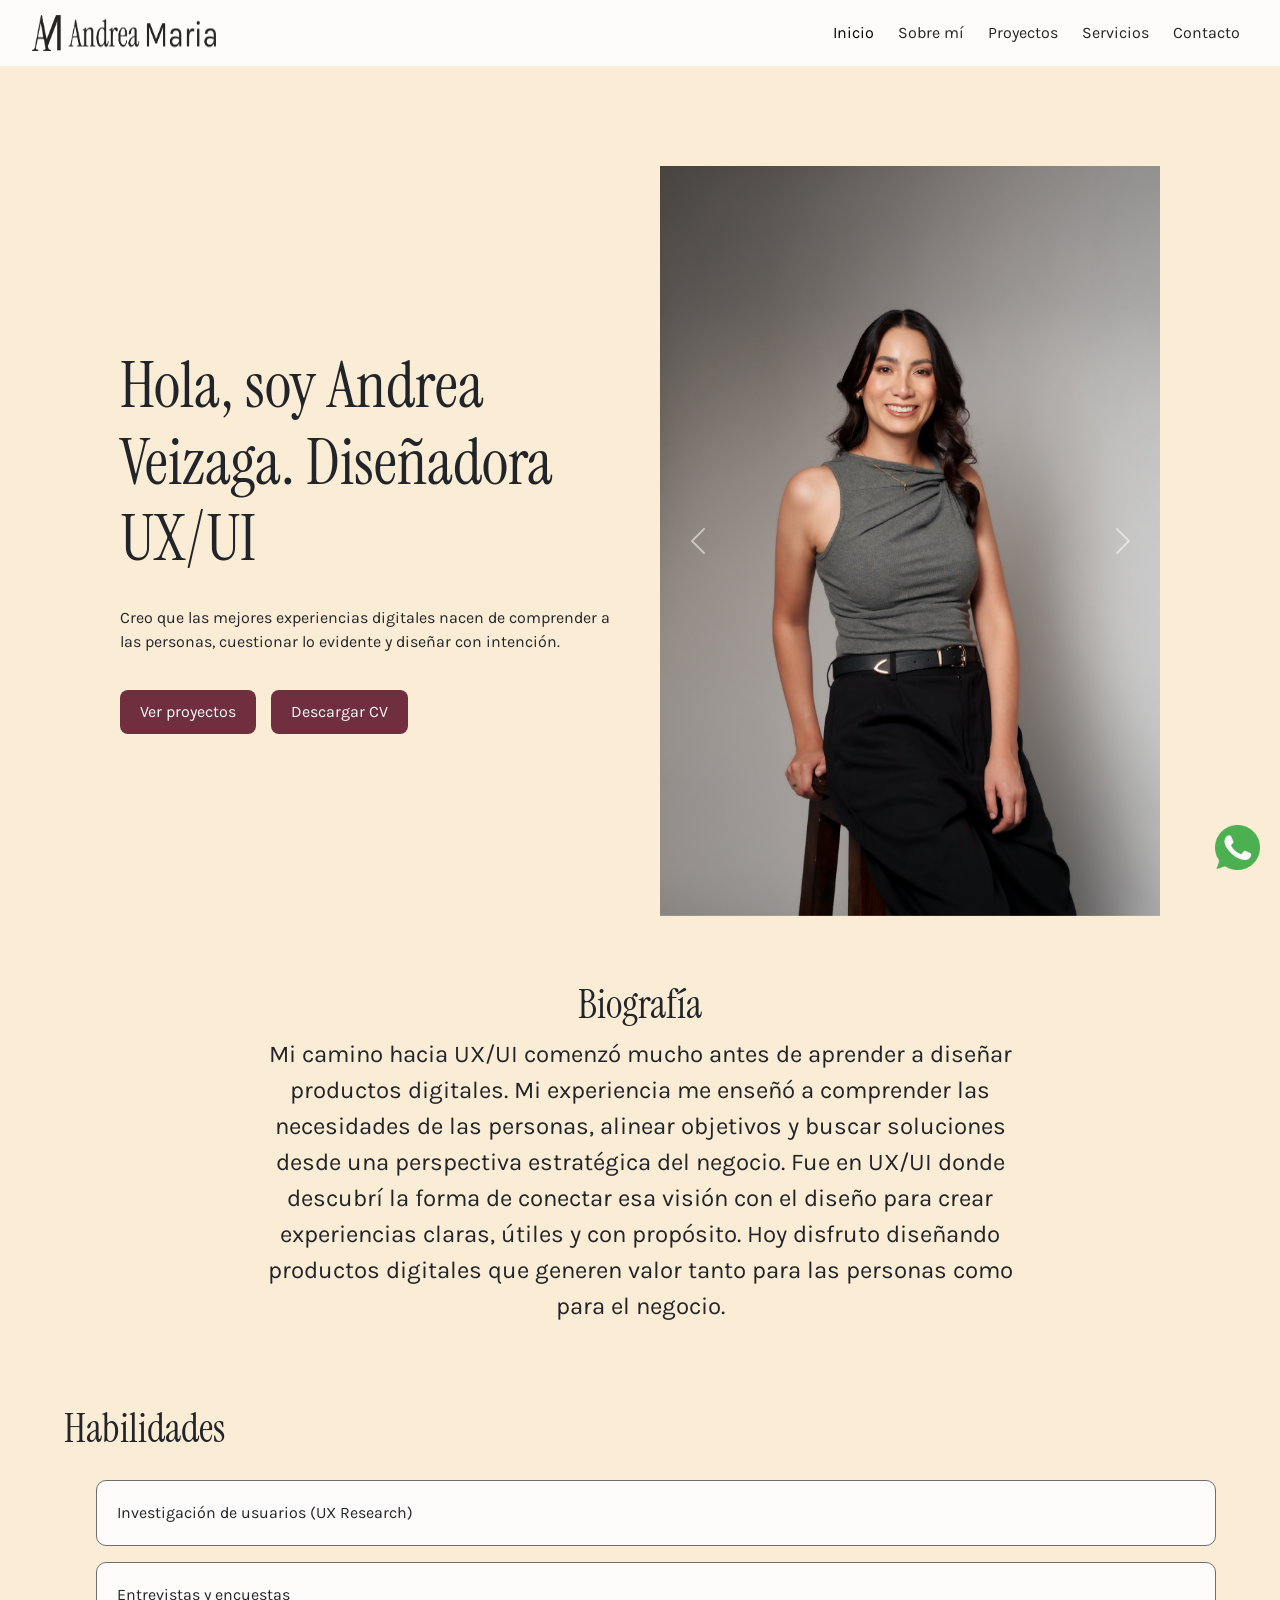
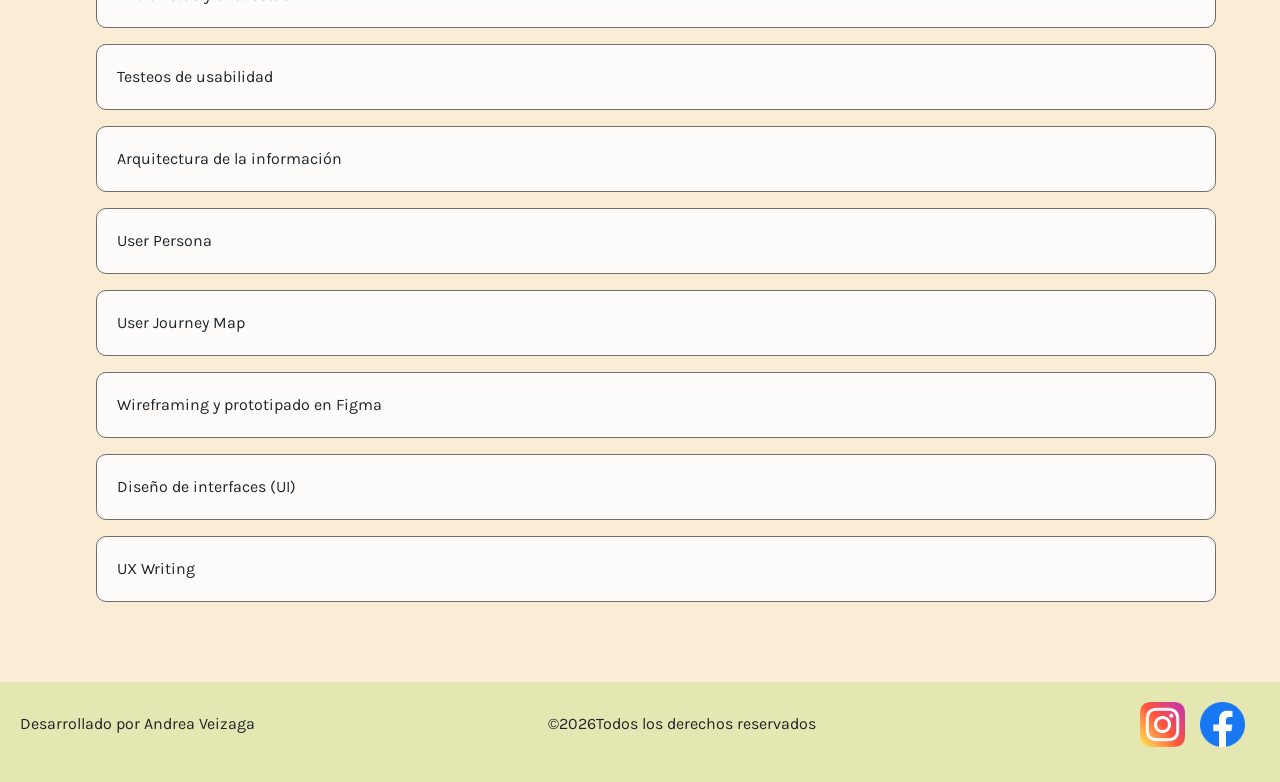
==== commit 9e468683: "renombre de archivos por assets" ====
--- a/index.html
+++ b/index.html
@@ -13,7 +13,7 @@
   <link rel="stylesheet" href="./styles/styles.css">
   <!-- SEO -->
   <title>Andrea Veizaga | Diseñadora UX/UI</title>
-  <link rel="shortcut icon" href="./archivos/favicon.png" type="image/x-icon">
+  <link rel="shortcut icon" href="./assets/favicon.png" type="image/x-icon">
   <meta name="description" content="Portfolio de Andrea Veizaga, diseñadora UX/UI. Conoce mis proyectos de investigación, UX Writing, diseño de interfaces y prototipado.">
   <meta name="author" content="Andrea Veizaga">
   <meta name="url" content="https://portfolio-andrea-veizaga.vercel.app/">
@@ -22,7 +22,7 @@
   <meta property="og:description" content="Portfolio de Andrea Veizaga, diseñadora UX/UI. Conoce mis proyectos de investigación, UX Writing, diseño de interfaces y prototipado.">
   <meta property="og:type" content="website">
   <meta property="og:url" content="https://portfolio-andrea-veizaga.vercel.app/">
-  <meta property="og:image" content="https://raw.githubusercontent.com/andreaveizagatapia-hub/Portfolio-Andrea-Veizaga/refs/heads/main/archivos/logo_princpal.png">
+  <meta property="og:image" content="https://raw.githubusercontent.com/andreaveizagatapia-hub/Portfolio-Andrea-Veizaga/refs/heads/main/assets/logo_princpal.png">
   <meta property="og:locale" content="es_BO">
   <!-- Keywords -->
    <meta name="keywords" content="Andrea Veizaga, diseñadora UX/UI, UX UI Bolivia, diseño UX, diseño UI, UX Research, UX Writing, portfolio UX/UI">
@@ -33,7 +33,7 @@
     <nav class="navbar navbar-expand-lg">
       <div class="container-fluid">
         <a class="navbar-brand" href="./index.html">
-          <img class="logo" src="./archivos/logo_princpal.png" alt="logo de marca personal Andrea Maria Veizaga"
+          <img class="logo" src="./assets/logo_princpal.png" alt="logo de marca personal Andrea Maria Veizaga"
             title="logo de Andrea Veizaga">
         </a>
         <button class="navbar-toggler" type="button" data-bs-toggle="collapse" data-bs-target="#navbarNav"
@@ -70,22 +70,22 @@
           diseñar con intención. </p>
         <nav>
           <a href="./pages/proyectos.html">Ver proyectos</a>
-          <a href="./archivos/cv.pdf" download="">Descargar CV</a>
+          <a href="./assets/cv.pdf" download="">Descargar CV</a>
         </nav>
       </div>
       <!-- carrusel -->
       <div id="carouselExampleInterval" class="carousel slide fotohero" data-bs-ride="carousel">
         <div class="carousel-inner">
           <div class="carousel-item active" data-bs-interval="5000">
-            <img src="./archivos/Fotos/fotoinicio.jpg" class="d-block w-100 fotoinicio"
+            <img src="./assets/Fotos/fotoinicio.jpg" class="d-block w-100 fotoinicio"
               alt="fotografía de Andrea Veizaga de costado" title="Fotografía Andrea Veizaga">
           </div>
           <div class="carousel-item" data-bs-interval="5000">
-            <img src="./archivos/Fotos/fotoinicio1.jpg" class="d-block w-100 fotoinicio"
+            <img src="./assets/Fotos/fotoinicio1.jpg" class="d-block w-100 fotoinicio"
               alt="fotografía de Andrea Veizaga sentada" title="Fotografía Andrea Veizaga"> 
           </div>
           <div class="carousel-item" data-bs-interval="5000">
-            <img src="./archivos/Fotos/fotoinicio2.jpg" class="d-block w-100 fotoinicio"
+            <img src="./assets/Fotos/fotoinicio2.jpg" class="d-block w-100 fotoinicio"
               alt="fotografía de Andrea Veizaga con una computadora" title="Fotografía Andrea Veizaga">
           </div>
         </div>
@@ -140,18 +140,18 @@
       <ul class="rss">
         <li>
           <a href="https://www.instagram.com/andreamaria.vt/" target="_blank" title="Instagram" aria-label="Instagram">
-            <img class="logo_rss" src="./archivos/logos/instagram.png" alt="Logo de instagram"
+            <img class="logo_rss" src="./assets/logos/instagram.png" alt="Logo de instagram"
               title="logo de instagram">
           </a>
         </li>
         <li>
           <a href="https://www.facebook.com/andrea.veizagatapia" target="_blank" title="Facebook" aria-label="Facebook">
-            <img class="logo_rss" src="./archivos/logos/facebook.png" alt="Logo de Facebook" title="logo de Facebook">
+            <img class="logo_rss" src="./assets/logos/facebook.png" alt="Logo de Facebook" title="logo de Facebook">
           </a>
         </li>
         <li>
           <a href="https://wa.me/+59176989090" target="_blank" title="WhatsApp" aria-label="WhatsApp">
-            <img class="logo_ws" src="./archivos/logos/whatsapp.png" alt="Logo de WhatsApp" title="logo de WhatsApp">
+            <img class="logo_ws" src="./assets/logos/whatsapp.png" alt="Logo de WhatsApp" title="logo de WhatsApp">
           </a>
         </li>
       </ul>
--- a/styles/styles.css
+++ b/styles/styles.css
@@ -320,7 +320,8 @@
 }
 @media (min-width: 1024px) {
   .sobre_mi .informacion {
-    padding: 90px 200px 0px 0px;
+    padding: 90px 0px 0px 0px;
+    max-width: 450px;
     gap: 64px;
   }
 }
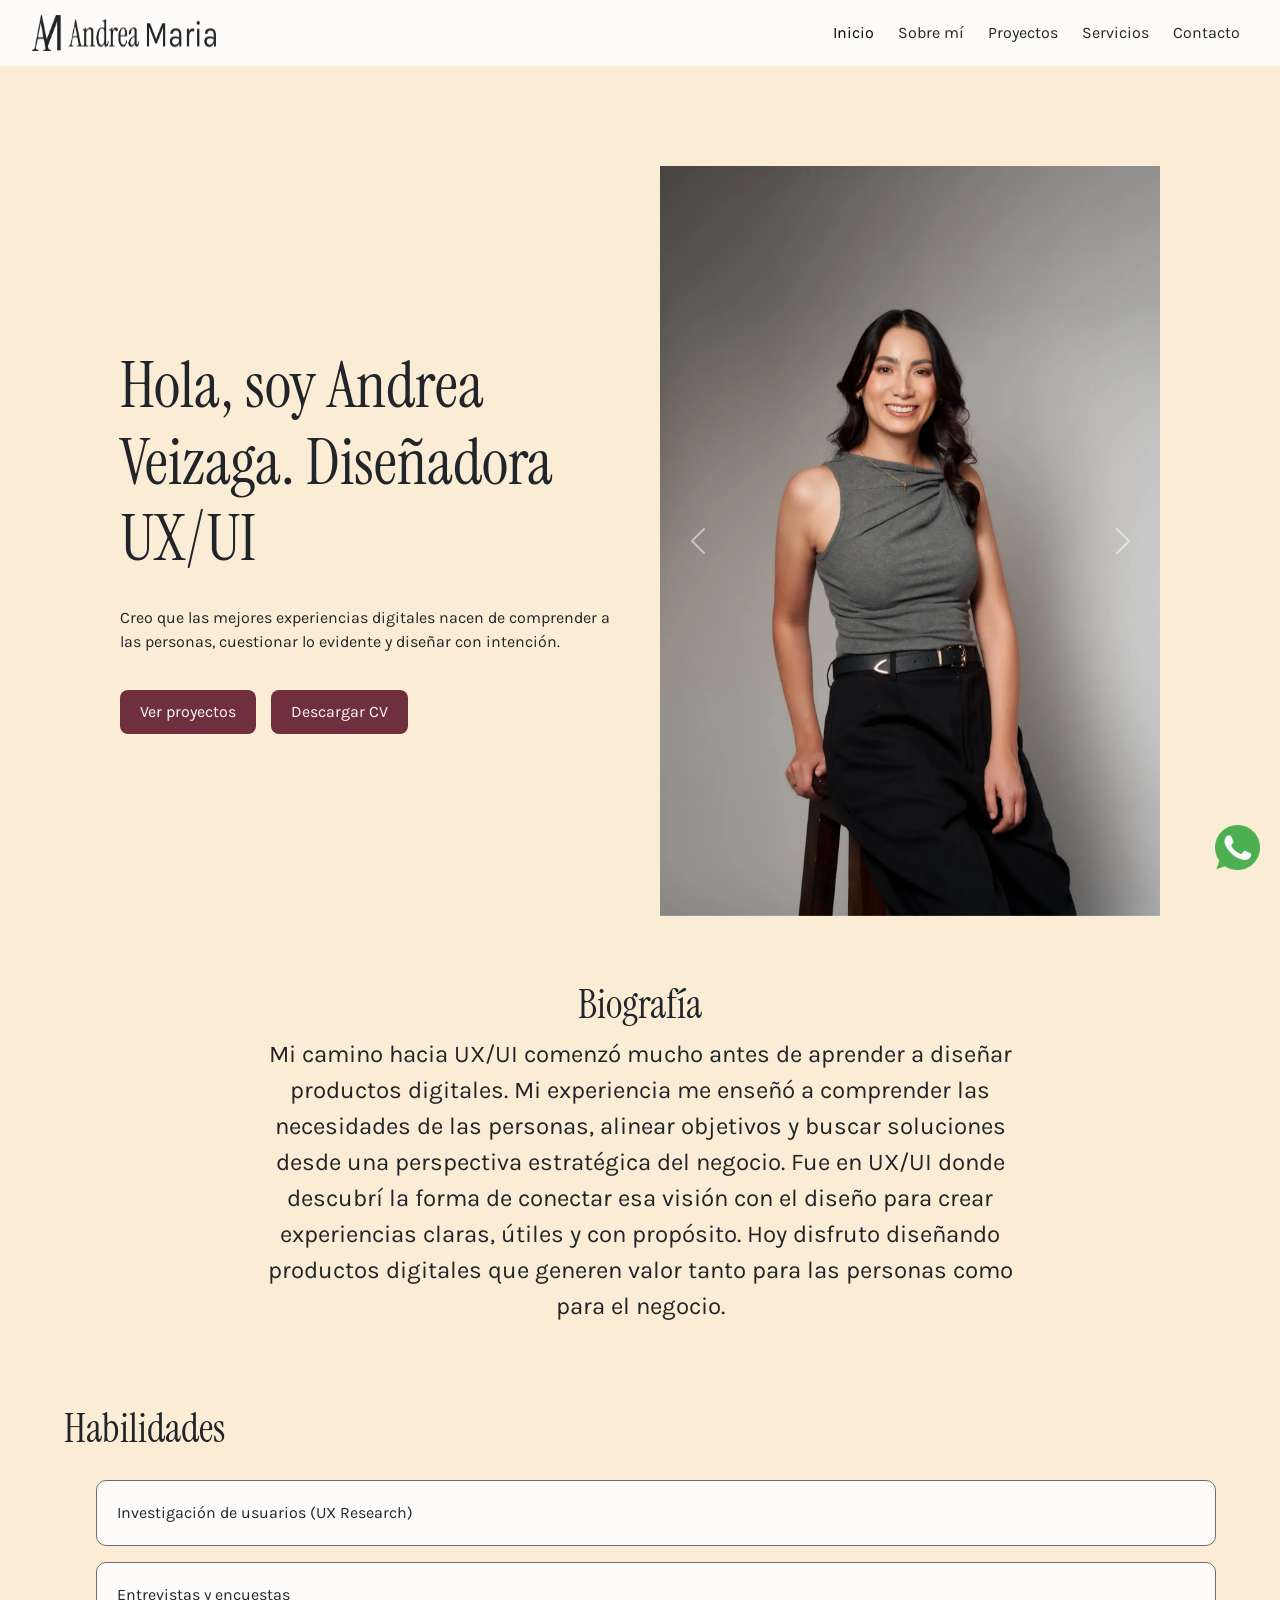
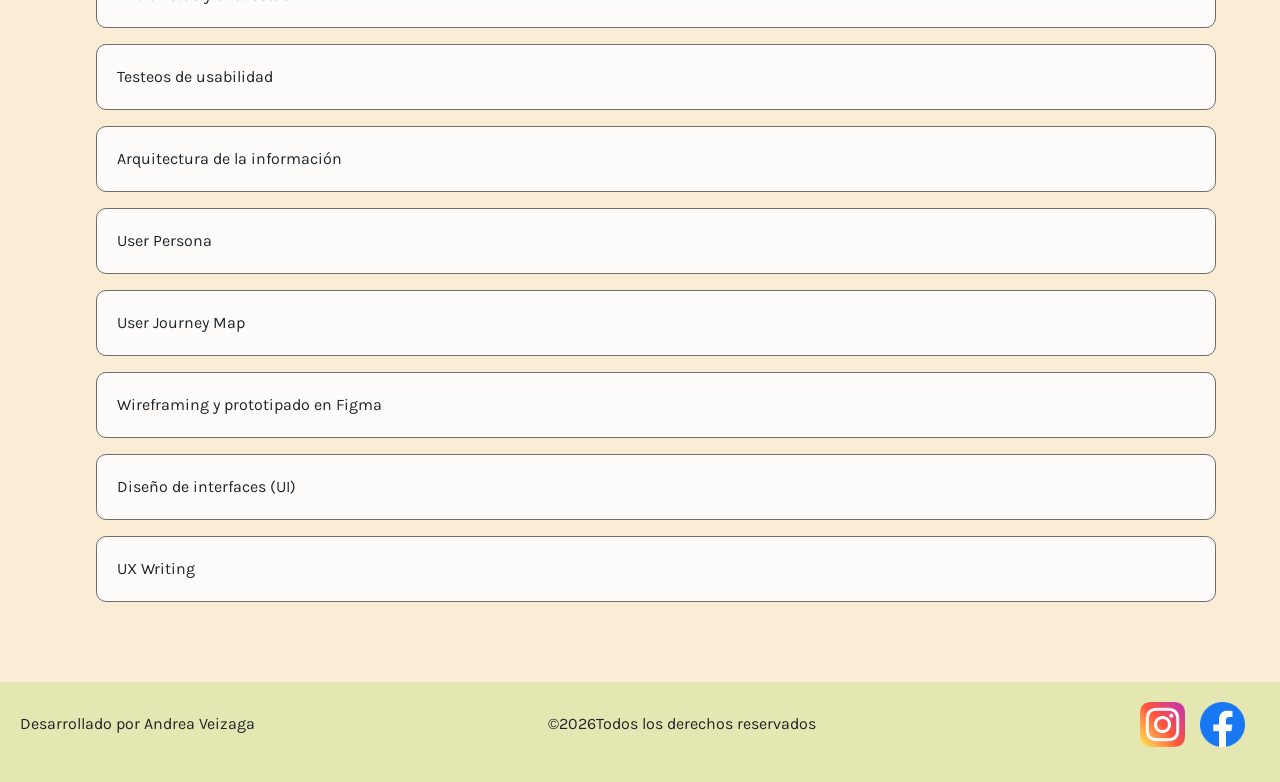
==== commit 8f275fd1: "se comprimen fotografias" ====
--- a/index.html
+++ b/index.html
@@ -77,15 +77,15 @@
       <div id="carouselExampleInterval" class="carousel slide fotohero" data-bs-ride="carousel">
         <div class="carousel-inner">
           <div class="carousel-item active" data-bs-interval="5000">
-            <img src="./assets/Fotos/fotoinicio.jpg" class="d-block w-100 fotoinicio"
+            <img src="./assets/Fotos/fotoinicio.webp" class="d-block w-100 fotoinicio"
               alt="fotografía de Andrea Veizaga de costado" title="Fotografía Andrea Veizaga">
           </div>
           <div class="carousel-item" data-bs-interval="5000">
-            <img src="./assets/Fotos/fotoinicio1.jpg" class="d-block w-100 fotoinicio"
+            <img src="./assets/Fotos/fotoinicio1.webp" class="d-block w-100 fotoinicio"
               alt="fotografía de Andrea Veizaga sentada" title="Fotografía Andrea Veizaga"> 
           </div>
           <div class="carousel-item" data-bs-interval="5000">
-            <img src="./assets/Fotos/fotoinicio2.jpg" class="d-block w-100 fotoinicio"
+            <img src="./assets/Fotos/fotoinicio2.webp" class="d-block w-100 fotoinicio"
               alt="fotografía de Andrea Veizaga con una computadora" title="Fotografía Andrea Veizaga">
           </div>
         </div>
